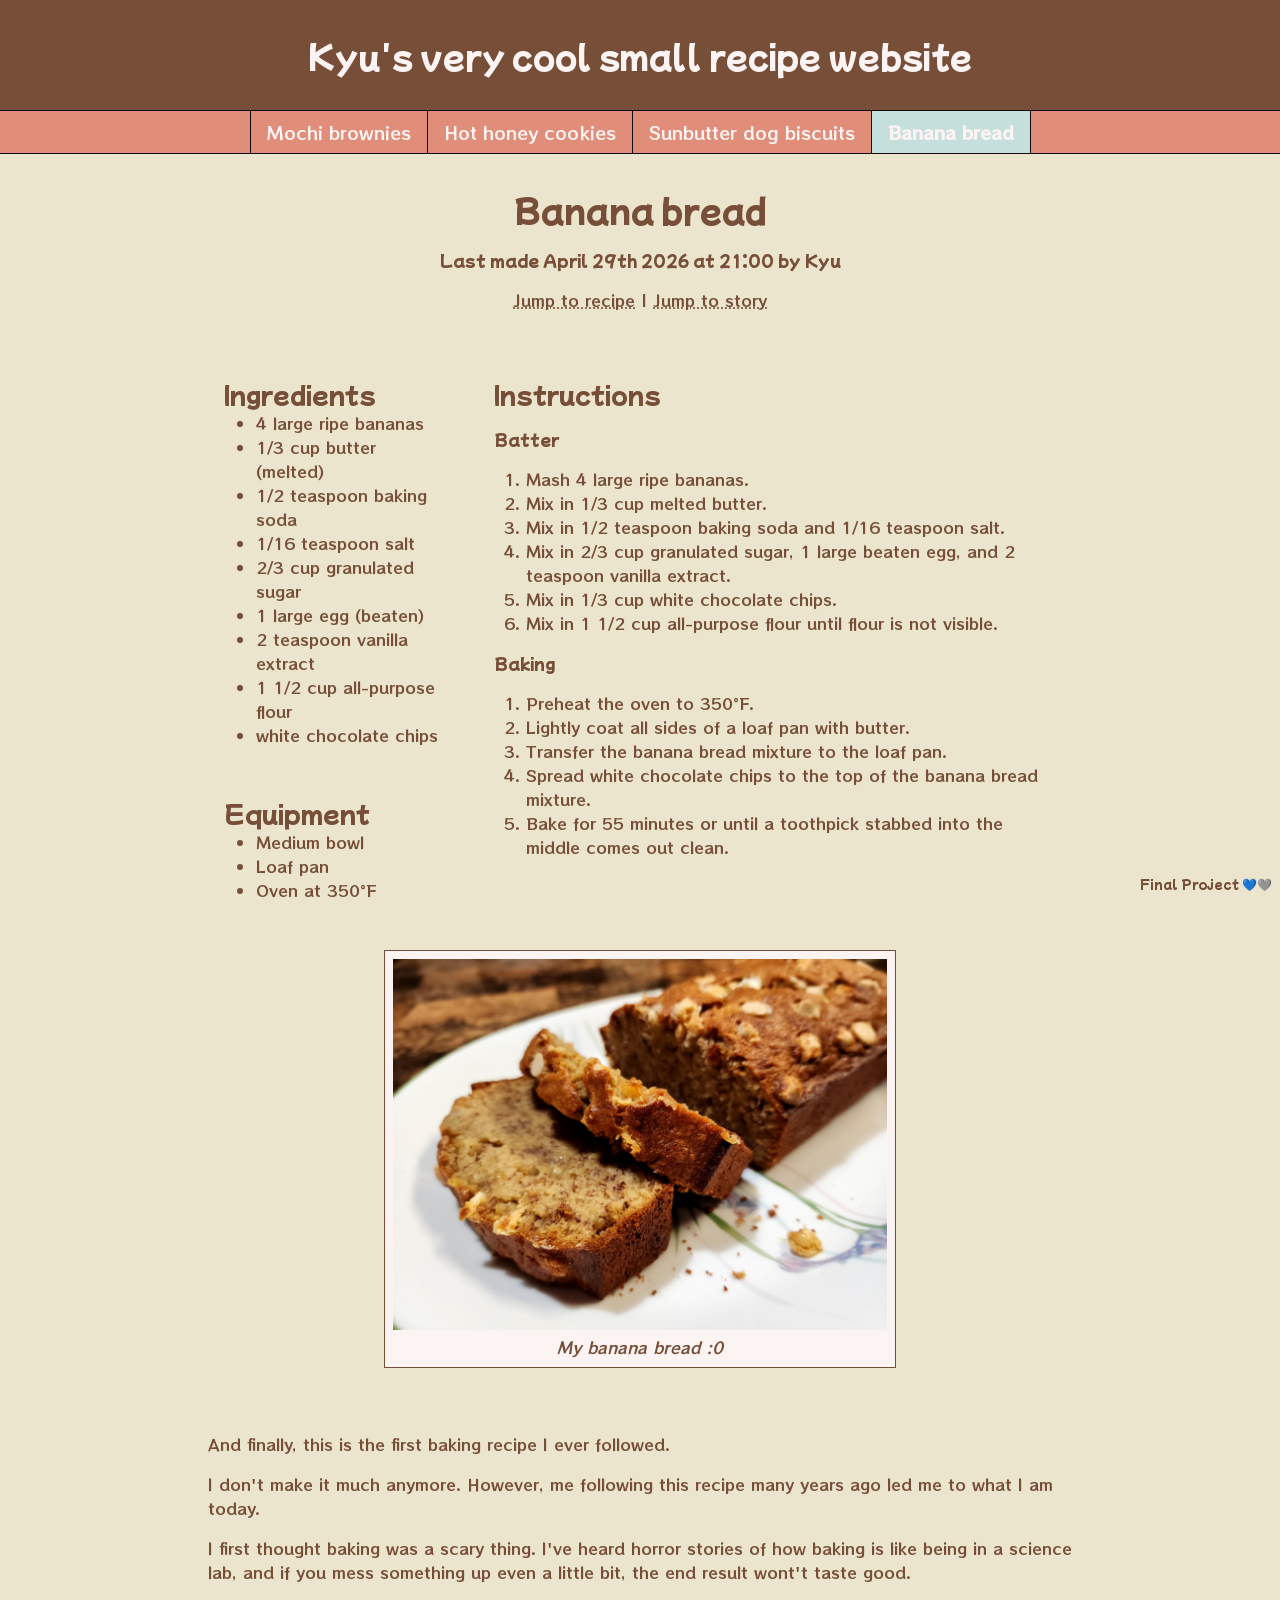
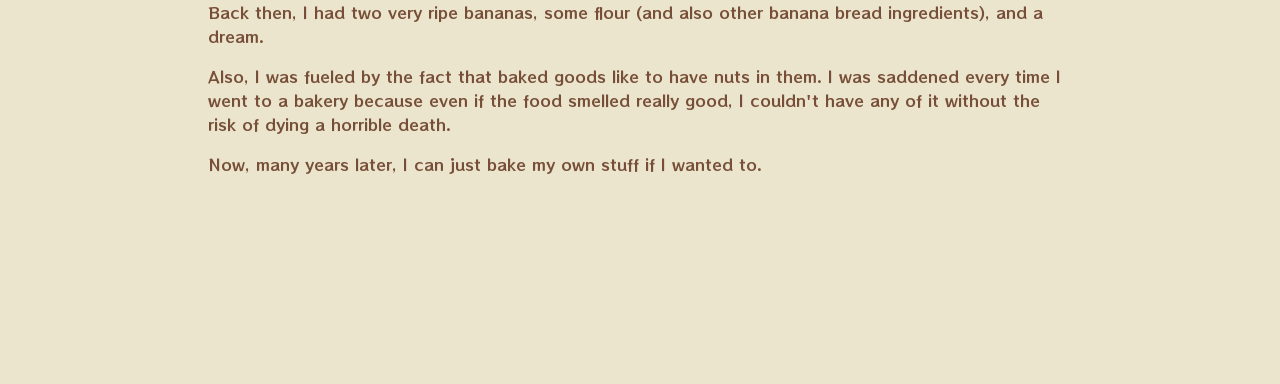
==== bananabread.html @ e1acdf06 "submit final project" ====
<!DOCTYPE html>

<html lang="en">

<head>
    <meta charset="utf-8">
    <meta name="viewport" content="width=device-width, initial-scale=1.0">
    <title>Banana bread | Kyu's very cool small recipe website | bladewyrm.dev</title>

    <link rel="icon" type="image/png" href="favicon.png">

    <!-- stylesheets -->
    <link rel="preconnect" href="https://fonts.googleapis.com">
    <link rel="preconnect" href="https://fonts.gstatic.com" crossorigin>
    <link href="https://fonts.googleapis.com/css2?family=RocknRoll+One&family=Mochiy+Pop+One" rel="stylesheet">

    <link rel="stylesheet" href="styles.css">

    <!-- scripts -->
    <script src="script.js"></script>
    <noscript>oh no! your browser does not support javascript :(</noscript>
</head>

<body>
    <header>
        <h1><a href="https://monoyoshi.github.io/csci1020-finalproject">Kyu's very cool small recipe website</a></h1>
        <nav>
            <ul>
                <li><a href="mochibrownies.html">Mochi brownies</a></li>
                <li><a href="hothoneycookies.html">Hot honey cookies</a></li>
                <li><a href="sunbutterdogbiscuits.html">Sunbutter dog biscuits</a></li>
                <li class="active">Banana bread</li>
            </ul>
        </nav>
    </header>

    <article>
        <section class="nobreak">
            <div class="row">
                <div class="column-100 center">
                    <h1>Banana bread</h1>
                    <h4>Last made <time datetime="2026-04-29 21:00">April 29th 2026 at 21:00</time> by Kyu</h4>
                    <p><a href="#recipe">Jump to recipe</a> | <a href="#story">Jump to story</a></p>
                </div>
            </div>
        </section>

        <section class="nobreak nohover" id="recipe">
            <div class="row break">
                <div class="column-30">
                    <div class="hover">
                        <h2>Ingredients</h2>
                        <ul>
                            <li>4 large ripe bananas</li>
                            <li>1/3 cup butter (melted)</li>
                            <li>1/2 teaspoon baking soda</li>
                            <li>1/16 teaspoon salt</li>
                            <li>2/3 cup granulated sugar</li>
                            <li>1 large egg (beaten)</li>
                            <li>2 teaspoon vanilla extract</li>
                            <li>1 1/2 cup all-purpose flour</li>
                            <li>white chocolate chips</li>
                        </ul>
                    </div>
                    <div class="hover">
                        <h2>Equipment</h2>
                        <ul>
                            <li>Medium bowl</li>
                            <li>Loaf pan</li>
                            <li>Oven at 350°F</li>
                        </ul>
                    </div>
                </div>
                <div class="column-70 hover">
                    <h2>Instructions</h2>
                    <h4>Batter</h4>
                    <ol>
                        <li>Mash 4 large ripe bananas.</li>
                        <li>Mix in 1/3 cup melted butter.</li>
                        <li>Mix in 1/2 teaspoon baking soda and 1/16 teaspoon salt.</li>
                        <li>Mix in 2/3 cup granulated sugar, 1 large beaten egg, and 2 teaspoon vanilla extract.</li>
                        <li>Mix in 1/3 cup white chocolate chips.</li>
                        <li>Mix in 1 1/2 cup all-purpose flour until flour is not visible.</li>
                    </ol>
                    <h4>Baking</h4>
                    <ol>
                        <li>Preheat the oven to 350°F.</li>
                        <li>Lightly coat all sides of a loaf pan with butter.</li>
                        <li>Transfer the banana bread mixture to the loaf pan.</li>
                        <li>Spread white chocolate chips to the top of the banana bread mixture.</li>
                        <li>Bake for 55 minutes or until a toothpick stabbed into the middle comes out clean.</li>
                    </ol>
                </div>
            </div>
            <div class="row">
                <div class="column-100 center hover">
                    <figure>
                        <img src="images/bananabread.jpg" alt="Banana bread." />
                        <figcaption>My banana bread :0</figcaption>
                    </figure>
                </div>
        </section>

        <section id="story">
            <div class="row">
                <div class="column-100">
                    <p>And finally, this is the first baking recipe I ever followed.</p>
                    <p>I don't make it much anymore. However, me following this recipe many years ago led me to what I am today.</p>
                    <p>
                        I first thought baking was a scary thing. I've heard horror stories of how baking is like being in a science lab, and if you mess something up even a little bit, the end result wont't taste good.
                    </p>
                    <p>Back then, I had two very ripe bananas, some flour (and also other banana bread ingredients), and a dream.</p>
                    <p>
                        Also, I was fueled by the fact that baked goods like to have nuts in them. I was saddened every time I went to a bakery because even if the food smelled really good, I couldn't have any of it without the risk of dying a horrible death.
                    </p>
                    <p>Now, many years later, I can just bake my own stuff if I wanted to.</p>
                </div>
            </div>
        </section>
    </article>
    </article>

    <footer>
        <h6>Final Project 💙🩶</h6>
    </footer>
</body>

</html>
---- styles.css ----
/* colors */
:root {
    --black: #120909;
    --white: #fcf3f3;

    /* accent */
    --a1: #774f38;
    --a2: #e08e79;
    --a3: #f1d4af;
    --a4: #ece5ce;
    --a5: #c5e0dc;
}

* {
    box-sizing: border-box;
    margin: 0;
    padding: 0;
    scroll-behavior: smooth;
}

html, body {
    background-color: var(--a4);
    font-size: 16px;
    line-height: normal;
    color: var(--a1);
}

html, body,
.rocknrollone {
    font-weight: 400;
    font-variant: normal;
    font-style: normal;
    font-family: "Rocknroll One", sans-serif;
}

h1, h2, h3, h4, h5, h6,
.mochiypopone {
    font-weight: 400;
    font-variant: normal;
    font-style: normal;
    font-family: "Mochiy Pop One", sans-serif;
}

a {
    color: var(--a1);
    text-decoration: underline dotted;
}

h1 {
    font-size: 32px;
}

h2 {
    font-size: 24px;
}

h3 {
    font-size: 18px;
}

h6 {
    font-size: 12px;
}

/* row/column grid view */

.row {
    display: flex;
    align-items: flex-start;
    width: 100%;
}

.row.break {
    margin-bottom: 16px;
}

[class*="column-"]:not(:last-child) {
    margin-right: 16px;
}

[class*="column-"].center {
    display: flex;
    flex-direction: column;
    justify-content: center;
    align-items: center;
}

[class*="column-"]>*:not(:last-child) {
    margin-bottom: 16px;
}

.column-5 {
    width: 5%;
}

.column-10 {
    width: 10%;
}

.column-15 {
    width: 15%;
}

.column-20 {
    width: 20%;
}

.column-25 {
    width: 25%;
}

.column-30 {
    width: 30%;
}

.column-35 {
    width: 35%;
}

.column-40 {
    width: 40%;
}

.column-45 {
    width: 45%;
}

.column-50 {
    width: 50%;
}

.column-55 {
    width: 55%;
}

.column-60 {
    width: 60%;
}

.column-65 {
    width: 65%;
}

.column-70 {
    width: 70%;
}

.column-75 {
    width: 75%;
}

.column-80 {
    width: 80%;
}

.column-85 {
    width: 85%;
}

.column-90 {
    width: 90%;
}

.column-95 {
    width: 95%;
}

.column-100 {
    width: 100%;
}

/* --------- */

ol, ul {
    margin-left: 32px;
}

blockquote {
    margin: 0 32px;
    padding: 16px;
    background-color: var(--a5);
    font-style: italic;
}

header {
    position: sticky;
    top: 0;
    display: flex;
    flex-direction: column;
    align-items: center;
    justify-content: center;
    background-color: var(--a1);
    color: var(--white);
    user-select: none;
}

header>h1 {
    padding: 32px 0;
}

header a {
    color: var(--white);
    text-decoration: none;
}

nav {
    width: 100%;
    background-color: var(--a2);
}

nav>ul {
    display: flex;
    justify-content: center;
    margin: 0;
    border: 1px solid var(--black);
    border-right: none;
    border-left: none;
    
}

nav>ul>li {
    display: flex;
    align-items: center;
    justify-content: center;
    list-style-type: none;
    padding: 8px 16px;
    font-size: 18px;
    font-variant: normal;
    border-right: 1px solid var(--black);
    transition-duration: 100ms;
}

nav>ul>li:hover {
    background-color: var(--a3);
}

nav>ul>li:hover:active,
nav>ul>li.active {
    background-color: var(--a5);
    font-weight: bold;
}

nav>ul>li:hover:active {
    transition-duration: 0ms;
}

nav>ul>li.active {
    cursor: pointer;
}

nav>ul>li:first-of-type {
    border-left: 1px solid var(--black);
}

nav>ul>li:last-child {
    border-right: 1px solid var(--black);
}

article {
    padding: 16px min(320px, 15%);
    padding-bottom: 128px;
}

article>section,
.hover {
    padding: 16px;
    transition-duration: 250ms;
}

article>section {
    margin-bottom: 64px;
}

article>section:not(.nohover):hover,
.hover:hover {
    background-color: var(--a3);
    border-radius: 16px;
}

article>section.nobreak {
    margin-bottom: 16px;
}

p {
    font-size: 16px;
}

img {
    display: inline-block;
    height: auto;
    width: auto;
    max-height: 100%;
    max-width: 100%;
    object-fit: contain;
}

figure {
    max-width: min(100%, 512px);
    padding: 8px;
    background-color: var(--white);
    font-style: italic;
    text-align: center;
    border: 1px solid var(--a1);
}

figcaption {
    color: var(--a1);
}

table, th, td {
    border: 1px solid var(--black);
}

table {
    margin: 16px 0;
    border-collapse: collapse;
}

th, td {
    padding: 0px 8px;
}

th {
    background-color: var(--a2);
}

td {
    background-color: var(--white);
}

.gallery {
    display: flex;
}

.gallery>figure {
    margin-right: 16px;
}

footer {
    position: fixed;
    right: 8px;
    bottom: 8px;
    pointer-events: none;
    user-select: none;
}
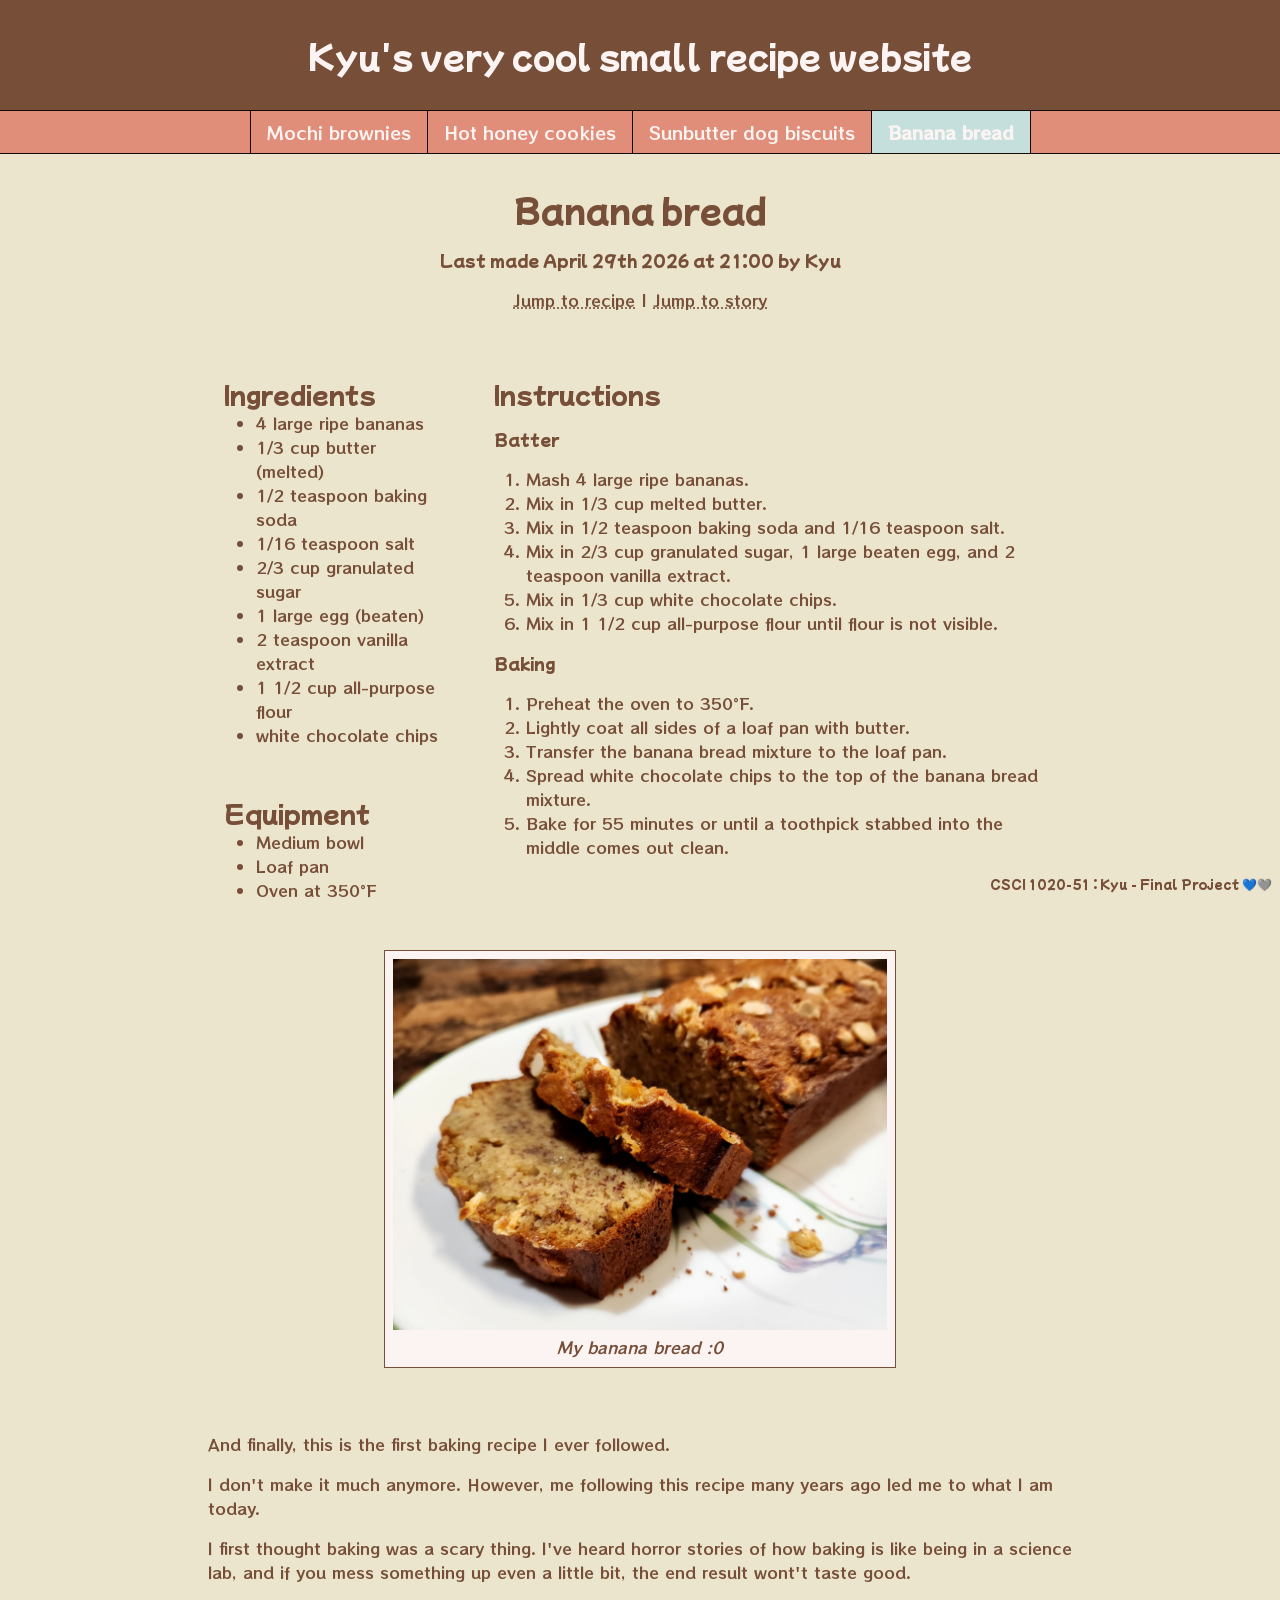
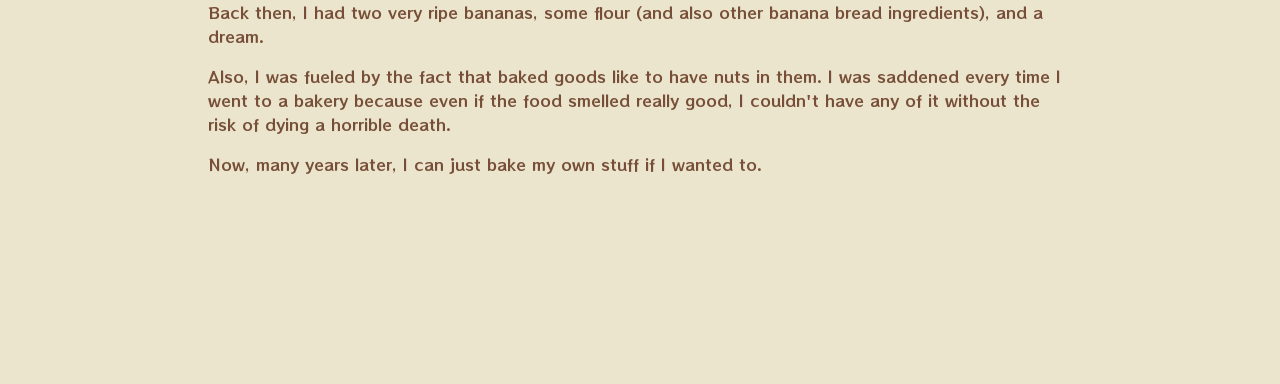
==== commit 7ed29d2f: "add more of a class identifier also cleaning up stylesheet" ====
--- a/bananabread.html
+++ b/bananabread.html
@@ -121,7 +121,7 @@
     </article>
 
     <footer>
-        <h6>Final Project 💙🩶</h6>
+        <h6>CSCI 1020-51 : Kyu - Final Project 💙🩶</h6>
     </footer>
 </body>
 
--- a/styles.css
+++ b/styles.css
@@ -1,4 +1,5 @@
 /* colors */
+
 :root {
     --black: #120909;
     --white: #fcf3f3;
@@ -11,6 +12,10 @@
     --a5: #c5e0dc;
 }
 
+/* --------- */
+
+/* fonts */
+
 * {
     box-sizing: border-box;
     margin: 0;
@@ -62,115 +67,6 @@
     font-size: 12px;
 }
 
-/* row/column grid view */
-
-.row {
-    display: flex;
-    align-items: flex-start;
-    width: 100%;
-}
-
-.row.break {
-    margin-bottom: 16px;
-}
-
-[class*="column-"]:not(:last-child) {
-    margin-right: 16px;
-}
-
-[class*="column-"].center {
-    display: flex;
-    flex-direction: column;
-    justify-content: center;
-    align-items: center;
-}
-
-[class*="column-"]>*:not(:last-child) {
-    margin-bottom: 16px;
-}
-
-.column-5 {
-    width: 5%;
-}
-
-.column-10 {
-    width: 10%;
-}
-
-.column-15 {
-    width: 15%;
-}
-
-.column-20 {
-    width: 20%;
-}
-
-.column-25 {
-    width: 25%;
-}
-
-.column-30 {
-    width: 30%;
-}
-
-.column-35 {
-    width: 35%;
-}
-
-.column-40 {
-    width: 40%;
-}
-
-.column-45 {
-    width: 45%;
-}
-
-.column-50 {
-    width: 50%;
-}
-
-.column-55 {
-    width: 55%;
-}
-
-.column-60 {
-    width: 60%;
-}
-
-.column-65 {
-    width: 65%;
-}
-
-.column-70 {
-    width: 70%;
-}
-
-.column-75 {
-    width: 75%;
-}
-
-.column-80 {
-    width: 80%;
-}
-
-.column-85 {
-    width: 85%;
-}
-
-.column-90 {
-    width: 90%;
-}
-
-.column-95 {
-    width: 95%;
-}
-
-.column-100 {
-    width: 100%;
-}
-
-/* --------- */
-
 ol, ul {
     margin-left: 32px;
 }
@@ -181,6 +77,71 @@
     background-color: var(--a5);
     font-style: italic;
 }
+
+/* --------- */
+
+/* row/column grid view */
+
+.row {
+    display: flex;
+    align-items: flex-start;
+    width: 100%;
+}
+
+.row.break {
+    margin-bottom: 16px;
+}
+
+[class*="column-"]:not(:last-child) {
+    margin-right: 16px;
+}
+
+[class*="column-"].center {
+    display: flex;
+    flex-direction: column;
+    justify-content: center;
+    align-items: center;
+}
+
+[class*="column-"]>*:not(:last-child) {
+    margin-bottom: 16px;
+}
+
+.column-25 {
+    width: 25%;
+}
+
+.column-30 {
+    width: 30%;
+}
+
+.column-40 {
+    width: 40%;
+}
+
+.column-50 {
+    width: 50%;
+}
+
+.column-60 {
+    width: 60%;
+}
+
+.column-70 {
+    width: 70%;
+}
+
+.column-75 {
+    width: 75%;
+}
+
+.column-100 {
+    width: 100%;
+}
+
+/* --------- */
+
+/* header */
 
 header {
     position: sticky;
@@ -256,6 +217,10 @@
     border-right: 1px solid var(--black);
 }
 
+/* --------- */
+
+/* article */
+
 article {
     padding: 16px min(320px, 15%);
     padding-bottom: 128px;
@@ -328,13 +293,9 @@
     background-color: var(--white);
 }
 
-.gallery {
-    display: flex;
-}
-
-.gallery>figure {
-    margin-right: 16px;
-}
+/* --------- */
+
+/* footer */
 
 footer {
     position: fixed;
@@ -342,4 +303,6 @@
     bottom: 8px;
     pointer-events: none;
     user-select: none;
-}+}
+
+/* --------- */
